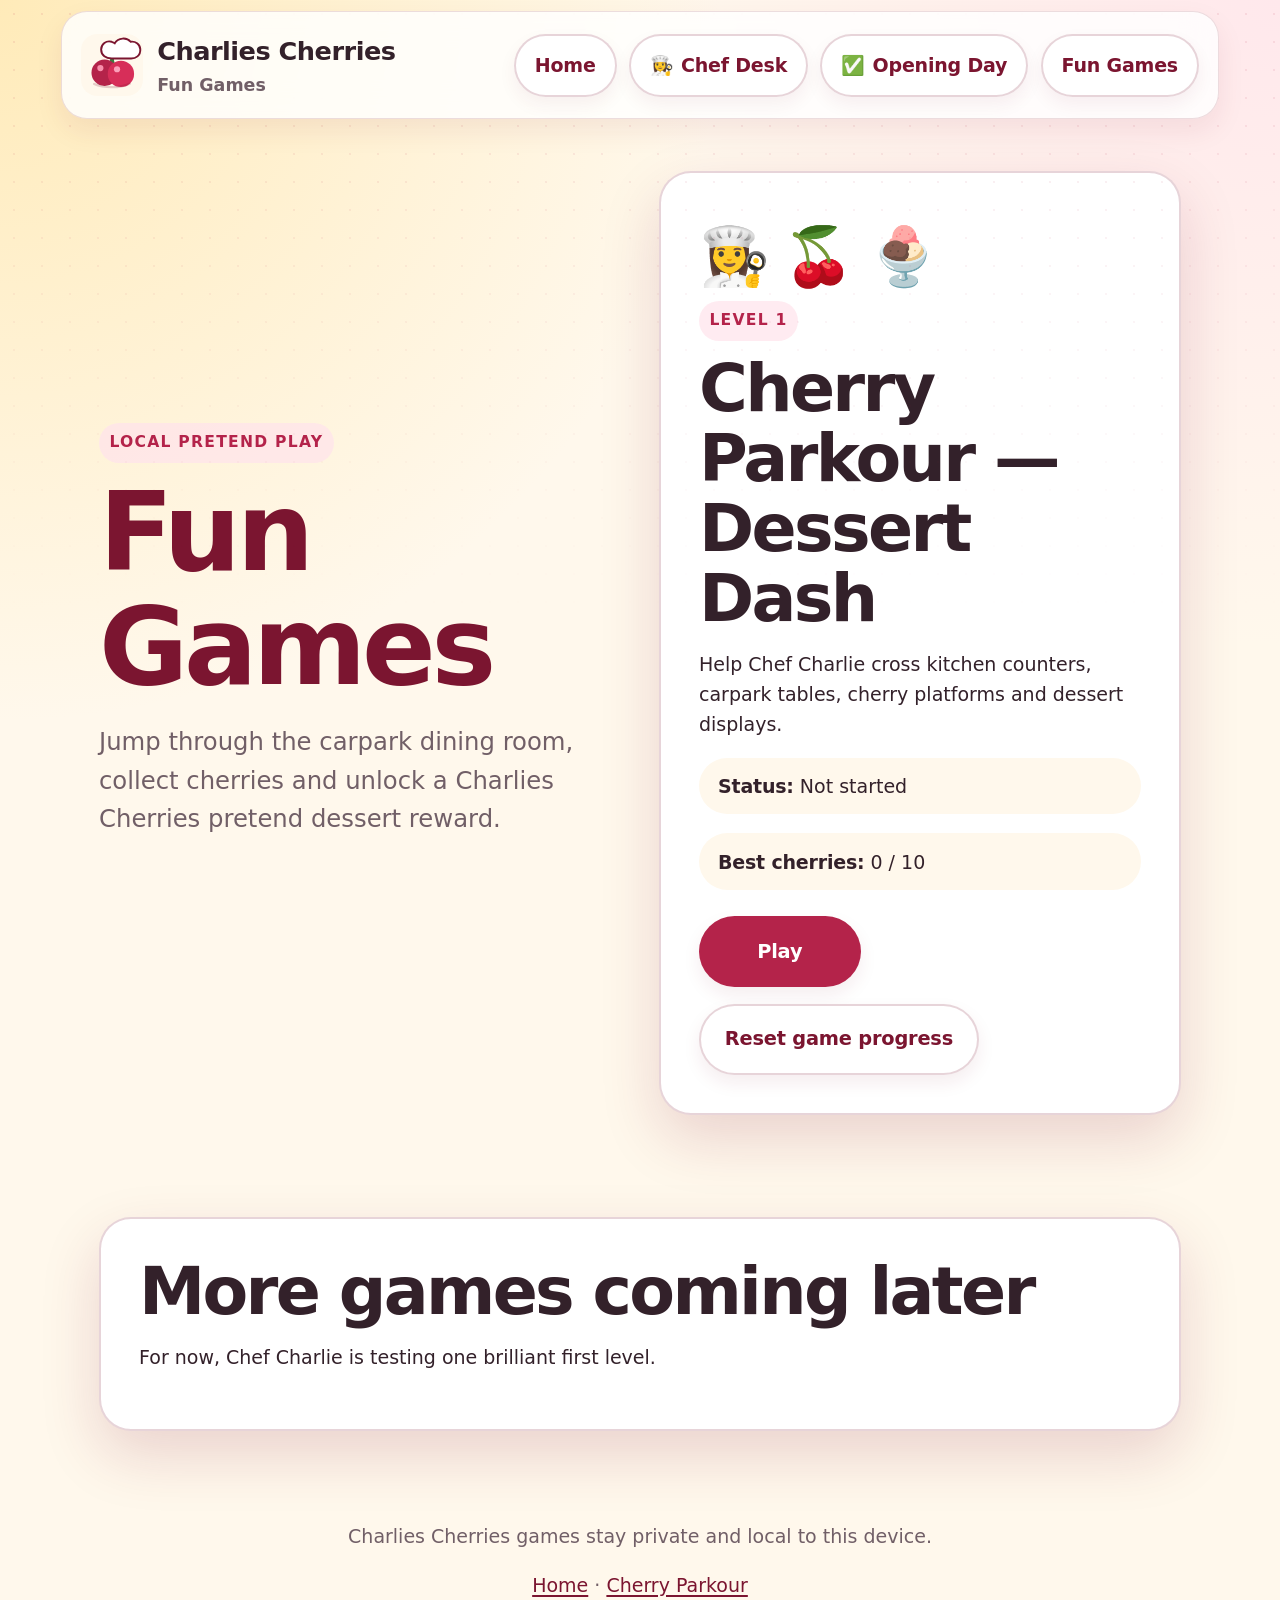
==== fun-games/index.html @ 499514e8 "Add Cherry Parkour fun game" ====
<!doctype html>
<html lang="en-AU">
<head>
  <meta charset="utf-8">
  <meta name="viewport" content="width=device-width, initial-scale=1">
  <meta name="robots" content="noindex,nofollow">
  <meta name="theme-color" content="#b4234a">
  <title>Fun Games | Charlies Cherries</title>
  <meta name="description" content="Play Charlies Cherries fun games and unlock pretend restaurant rewards on this device.">
  <link rel="icon" href="/assets/img/icon-192.png">
  <link rel="apple-touch-icon" href="/assets/img/icon-192.png">
  <link rel="manifest" href="/manifest.webmanifest">
  <link rel="stylesheet" href="/assets/css/styles.css">
  <link rel="stylesheet" href="/assets/css/fun-games.css">
</head>
<body data-page="fun-games">
  <a class="skip-link" href="#main">Skip to content</a>
  <header class="site-header" aria-label="Charlies Cherries header">
    <a class="brand" href="/" aria-label="Charlies Cherries home"><img src="/assets/img/cherry-logo.svg" alt="" width="56" height="56"><span><strong>Charlies Cherries</strong><small>Fun Games</small></span></a>
    <nav aria-label="Main navigation"><a href="/">Home</a><a href="/chef-desk.html">Chef Desk</a><a href="/opening-day.html">Opening Day</a><a href="/fun-games/" aria-current="page">Fun Games</a></nav>
  </header>
  <main id="main">
    <section class="section-shell games-hero" aria-labelledby="games-title">
      <div>
        <p class="eyebrow">Local pretend play</p>
        <h1 id="games-title">Fun Games</h1>
        <p class="hero-subtitle">Jump through the carpark dining room, collect cherries and unlock a Charlies Cherries pretend dessert reward.</p>
      </div>
      <article class="game-card" data-game-hub>
        <div class="game-card__art" aria-hidden="true"><span>👩‍🍳</span><span>🍒</span><span>🍨</span></div>
        <p class="eyebrow">Level 1</p>
        <h2>Cherry Parkour — Dessert Dash</h2>
        <p>Help Chef Charlie cross kitchen counters, carpark tables, cherry platforms and dessert displays.</p>
        <p class="game-status"><strong>Status:</strong> <span data-level-status>Not started</span></p>
        <p class="game-status"><strong>Best cherries:</strong> <span data-best-cherries>0 / 10</span></p>
        <div class="hero-actions"><a class="button button-primary" href="/fun-games/cherry-parkour/">Play</a><button class="button button-secondary" type="button" data-reset-games>Reset game progress</button></div>
      </article>
    </section>
    <section class="section-shell voucher-panel" data-voucher-panel hidden aria-labelledby="voucher-title">
      <div class="voucher" data-voucher>
        <p class="eyebrow">Unlocked reward</p>
        <h2 id="voucher-title">Chef Charlie’s Free Dessert Voucher</h2>
        <p>Congratulations! You completed Cherry Parkour — Dessert Dash.</p>
        <p>This voucher is good for one free pretend dessert at Charlies Cherries.</p>
        <p>Approved by Founder and Head Chef Charlie.</p>
        <p><strong>Completed:</strong> <span data-completion-date>Today</span></p>
        <div class="dessert-bowl" aria-hidden="true">🍨🍒</div>
        <div class="hero-actions"><button class="button button-primary" type="button" data-print-voucher>Print Voucher</button><a class="button button-secondary" href="/fun-games/cherry-parkour/">Play Again</a></div>
      </div>
    </section>
    <section class="section-shell"><article class="coming-soon"><h2>More games coming later</h2><p>For now, Chef Charlie is testing one brilliant first level.</p></article></section>
  </main>
  <footer class="site-footer"><p>Charlies Cherries games stay private and local to this device.</p><p><a href="/">Home</a> · <a href="/fun-games/cherry-parkour/">Cherry Parkour</a></p></footer>
  <script src="/assets/js/fun-games-hub.js" defer></script>
</body>
</html>
---- assets/css/styles.css ----
:root {
  --cherry: #b4234a;
  --cherry-dark: #7b1530;
  --cherry-soft: #ffe4ec;
  --cream: #fff8ec;
  --butter: #ffe5a3;
  --mint: #d8f5df;
  --ink: #33212a;
  --muted: #715f67;
  --card: #ffffff;
  --line: rgba(123, 21, 48, 0.18);
  --shadow: 0 24px 60px rgba(123, 21, 48, 0.16);
  --radius-lg: 32px;
  --radius-md: 22px;
  --radius-sm: 14px;
  --max: 1120px;
}

* { box-sizing: border-box; }

[hidden] { display: none !important; }

html {
  scroll-behavior: smooth;
}

body {
  margin: 0;
  font-family: ui-rounded, "Avenir Next", "Nunito", "Segoe UI", system-ui, sans-serif;
  color: var(--ink);
  background:
    radial-gradient(circle at top left, rgba(255, 229, 163, 0.7), transparent 38rem),
    radial-gradient(circle at top right, rgba(255, 228, 236, 0.8), transparent 34rem),
    var(--cream);
  line-height: 1.5;
}

body::before {
  content: "";
  position: fixed;
  inset: 0;
  pointer-events: none;
  background-image: radial-gradient(rgba(180, 35, 74, 0.13) 1px, transparent 1px);
  background-size: 28px 28px;
  mask-image: linear-gradient(to bottom, rgba(0,0,0,0.75), transparent 70%);
}

a {
  color: var(--cherry-dark);
  text-decoration-thickness: 0.12em;
  text-underline-offset: 0.18em;
}

button, input, select, textarea {
  font: inherit;
}

.skip-link {
  position: absolute;
  left: 1rem;
  top: -4rem;
  z-index: 10;
  padding: 0.75rem 1rem;
  background: var(--ink);
  color: #fff;
  border-radius: 999px;
}

.skip-link:focus { top: 1rem; }

.site-header {
  position: sticky;
  top: 0;
  z-index: 5;
  display: flex;
  align-items: center;
  justify-content: space-between;
  gap: 1.5rem;
  max-width: calc(var(--max) + 2rem);
  margin: 0 auto;
  padding: 1rem;
  backdrop-filter: blur(16px);
}

.brand {
  display: inline-flex;
  align-items: center;
  gap: 0.75rem;
  color: var(--ink);
  text-decoration: none;
}

.brand strong,
.brand small {
  display: block;
}

.brand strong {
  font-size: clamp(1rem, 2vw, 1.25rem);
  letter-spacing: -0.02em;
}

.brand small {
  color: var(--muted);
  font-size: 0.78rem;
}

.site-header nav {
  display: flex;
  flex-wrap: wrap;
  justify-content: flex-end;
  gap: 0.5rem;
}

.site-header nav a {
  padding: 0.55rem 0.8rem;
  border: 1px solid var(--line);
  border-radius: 999px;
  background: rgba(255,255,255,0.7);
  color: var(--cherry-dark);
  font-weight: 800;
  font-size: 0.9rem;
  text-decoration: none;
}

.section-shell {
  max-width: var(--max);
  margin: 0 auto;
  padding: clamp(2rem, 5vw, 4.5rem) 1rem;
}

.hero {
  min-height: 74vh;
  display: grid;
  grid-template-columns: minmax(0, 1.15fr) minmax(300px, 0.85fr);
  align-items: center;
  gap: clamp(2rem, 5vw, 4rem);
}

.eyebrow {
  margin: 0 0 0.8rem;
  color: var(--cherry);
  font-size: 0.82rem;
  font-weight: 900;
  letter-spacing: 0.11em;
  text-transform: uppercase;
}

h1, h2, h3, p { margin-top: 0; }

h1, h2, h3 {
  line-height: 1.05;
  letter-spacing: -0.04em;
}

h1 {
  max-width: 11ch;
  margin-bottom: 1rem;
  font-size: clamp(4rem, 12vw, 8.8rem);
  color: var(--cherry-dark);
}

h2 {
  margin-bottom: 0.8rem;
  font-size: clamp(2.2rem, 6vw, 4.7rem);
}

h3 {
  margin-bottom: 0.6rem;
  font-size: 1.35rem;
}

.hero-subtitle {
  max-width: 34rem;
  font-size: clamp(1.25rem, 3vw, 1.7rem);
  color: var(--muted);
}

.hero-actions,
.screen-actions {
  display: flex;
  flex-wrap: wrap;
  gap: 0.8rem;
  margin-top: 1.4rem;
}

.button {
  display: inline-flex;
  align-items: center;
  justify-content: center;
  min-height: 48px;
  padding: 0.8rem 1.15rem;
  border: 2px solid transparent;
  border-radius: 999px;
  cursor: pointer;
  font-weight: 900;
  text-decoration: none;
  transition: transform 150ms ease, box-shadow 150ms ease;
}

.button:hover,
.button:focus-visible {
  transform: translateY(-2px);
}

.button-primary {
  background: var(--cherry);
  color: #fff;
  box-shadow: 0 10px 24px rgba(180, 35, 74, 0.25);
}

.button-secondary {
  background: #fff;
  border-color: var(--line);
  color: var(--cherry-dark);
}

.button-small {
  min-height: 40px;
  padding: 0.6rem 0.9rem;
  background: var(--butter);
  color: var(--ink);
}

.hero-badges {
  display: flex;
  flex-wrap: wrap;
  gap: 0.6rem;
  list-style: none;
  padding: 0;
  margin: 1.6rem 0 0;
}

.hero-badges li,
.menu-stamp {
  display: inline-flex;
  align-items: center;
  min-height: 2rem;
  padding: 0.35rem 0.7rem;
  border: 1px solid var(--line);
  border-radius: 999px;
  background: rgba(255,255,255,0.78);
  color: var(--cherry-dark);
  font-weight: 900;
  font-size: 0.82rem;
}

.hero-card {
  position: relative;
}

.special-board {
  position: relative;
  padding: clamp(1.5rem, 5vw, 2.5rem);
  border: 3px solid rgba(123, 21, 48, 0.2);
  border-radius: var(--radius-lg);
  background:
    linear-gradient(145deg, rgba(255, 255, 255, 0.94), rgba(255, 228, 236, 0.88)),
    #fff;
  box-shadow: var(--shadow);
  transform: rotate(1.5deg);
}

.special-board__pin {
  position: absolute;
  top: -16px;
  left: 50%;
  width: 32px;
  height: 32px;
  border-radius: 50%;
  background: var(--cherry);
  box-shadow: inset 0 -4px 0 rgba(0,0,0,0.12), 0 6px 14px rgba(0,0,0,0.16);
}

.special-board h2 {
  font-size: clamp(2rem, 5vw, 3.6rem);
}

.chef-note {
  margin: 1rem 0 0;
  padding: 1rem;
  border-radius: var(--radius-sm);
  background: rgba(255, 229, 163, 0.55);
  color: var(--cherry-dark);
  font-weight: 800;
}

.section-heading {
  max-width: 48rem;
  margin-bottom: 1.6rem;
}

.section-heading p:not(.eyebrow) {
  color: var(--muted);
  font-size: 1.12rem;
}

.menu-grid,
.review-grid {
  display: grid;
  grid-template-columns: repeat(3, minmax(0, 1fr));
  gap: 1rem;
}

.menu-card,
.print-card,
.map-card,
.launch-pack-card,
.rules-list li,
.boss-panel,
.boss-preview,
.booking-form,
.confirmation,
.review-grid blockquote,
.chef-card,
.certificate-preview {
  border: 1px solid var(--line);
  border-radius: var(--radius-md);
  background: rgba(255,255,255,0.86);
  box-shadow: 0 16px 34px rgba(123, 21, 48, 0.08);
}

.menu-card {
  position: relative;
  min-height: 230px;
  padding: 1.25rem;
  overflow: hidden;
}

.menu-card::after {
  content: "";
  position: absolute;
  right: -34px;
  bottom: -34px;
  width: 108px;
  height: 108px;
  border-radius: 50%;
  background: rgba(255, 228, 236, 0.8);
}

.menu-card-featured {
  background: linear-gradient(145deg, #fff, #ffe4ec);
  border-color: rgba(180, 35, 74, 0.32);
}

.menu-icon {
  display: block;
  margin-bottom: 1rem;
  font-size: 2.7rem;
}

.menu-card p {
  color: var(--muted);
}

.menu-stamp {
  position: absolute;
  z-index: 1;
  bottom: 1.1rem;
  left: 1.1rem;
  background: #fff;
}

.print-card {
  display: flex;
  align-items: center;
  justify-content: space-between;
  gap: 1rem;
  margin-top: 1rem;
  padding: 1.3rem;
  background: linear-gradient(120deg, rgba(216,245,223,0.75), rgba(255,255,255,0.86));
}

.print-card p { margin-bottom: 0; color: var(--muted); }

.map-card {
  padding: clamp(1rem, 4vw, 2rem);
  background: #fff;
}

.map-title {
  margin-bottom: 1rem;
  color: var(--cherry-dark);
  font-weight: 900;
  text-align: center;
}

.map-grid {
  display: grid;
  grid-template-columns: repeat(4, minmax(0, 1fr));
  grid-auto-rows: minmax(110px, auto);
  gap: 0.75rem;
}

.map-zone {
  display: flex;
  align-items: center;
  justify-content: center;
  min-height: 110px;
  padding: 1rem;
  border: 2px dashed rgba(123, 21, 48, 0.25);
  border-radius: var(--radius-md);
  background: var(--cream);
  color: var(--cherry-dark);
  font-weight: 900;
  text-align: center;
}

.map-zone.vip { grid-column: span 2; background: var(--cherry-soft); }
.map-zone.ribs { grid-column: span 2; background: var(--butter); }
.map-zone.kitchen { grid-column: span 2; background: var(--mint); }
.map-zone.dessert { background: #f0e9ff; }
.map-zone.manager { background: #fff1c9; }


.launch-pack {
  padding-top: 0;
}

.launch-pack-card {
  display: grid;
  grid-template-columns: minmax(0, 1fr) auto;
  align-items: center;
  gap: 1rem;
  padding: clamp(1.2rem, 4vw, 1.8rem);
  background: linear-gradient(120deg, rgba(255, 229, 163, 0.72), rgba(255,255,255,0.9));
}

.launch-pack-card p:not(.eyebrow) {
  max-width: 46rem;
  margin-bottom: 0;
  color: var(--muted);
  font-size: 1.08rem;
}

.launch-pack-actions {
  display: flex;
  flex-wrap: wrap;
  justify-content: flex-end;
  gap: 0.7rem;
}

.rules-list {
  display: grid;
  grid-template-columns: repeat(4, minmax(0, 1fr));
  gap: 1rem;
  padding: 0;
  list-style: none;
  counter-reset: rules;
}

.rules-list li {
  position: relative;
  min-height: 150px;
  padding: 3.2rem 1rem 1rem;
  color: var(--cherry-dark);
  font-size: 1.1rem;
  font-weight: 900;
  overflow: hidden;
}

.rules-list li::before {
  counter-increment: rules;
  content: counter(rules);
  position: absolute;
  top: 0.85rem;
  left: 0.85rem;
  display: grid;
  place-items: center;
  width: 2rem;
  height: 2rem;
  border-radius: 999px;
  background: var(--cherry);
  color: #fff;
  font-size: 1rem;
}

.menu-card[tabindex] {
  cursor: pointer;
}

.menu-card:focus-visible {
  outline: 4px solid rgba(180, 35, 74, 0.24);
  outline-offset: 4px;
}

.boss-mode {
  display: grid;
  gap: 1.5rem;
}

.boss-hero h1 {
  max-width: none;
}

.boss-panel {
  display: grid;
  grid-template-columns: minmax(0, 0.76fr) minmax(320px, 1fr) minmax(260px, 0.7fr);
  gap: 1.25rem;
  align-items: start;
  padding: clamp(1.2rem, 4vw, 1.8rem);
  background: rgba(255,255,255,0.88);
}

.boss-panel h2 {
  font-size: clamp(2rem, 5vw, 3.2rem);
}

.boss-panel p {
  color: var(--muted);
}

.boss-form {
  display: grid;
  gap: 1rem;
}

.boss-form label {
  display: grid;
  gap: 0.4rem;
  color: var(--cherry-dark);
  font-weight: 900;
}

.boss-form input {
  width: 100%;
  border: 2px solid rgba(123, 21, 48, 0.16);
  border-radius: var(--radius-sm);
  padding: 0.85rem;
  background: #fff;
  color: var(--ink);
}

.boss-form input:focus {
  outline: 3px solid rgba(180, 35, 74, 0.18);
  border-color: var(--cherry);
}

.boss-actions {
  display: flex;
  flex-wrap: wrap;
  gap: 0.75rem;
}

.boss-preview {
  padding: 1.15rem;
  background: var(--cherry-soft);
}

.boss-preview h3 {
  color: var(--cherry-dark);
  font-size: 1.8rem;
}

.boss-preview p:last-child {
  margin-bottom: 0;
}

.bookings {
  display: grid;
  grid-template-columns: minmax(0, 0.78fr) minmax(300px, 1fr);
  gap: 1.5rem;
  align-items: start;
}

.bookings .section-heading { margin-bottom: 0; }

.booking-form {
  display: grid;
  gap: 1rem;
  padding: 1.25rem;
}

.booking-form label {
  display: grid;
  gap: 0.4rem;
  color: var(--cherry-dark);
  font-weight: 900;
}

.booking-form input,
.booking-form select,
.booking-form textarea {
  width: 100%;
  border: 2px solid rgba(123, 21, 48, 0.16);
  border-radius: var(--radius-sm);
  padding: 0.85rem;
  background: #fff;
  color: var(--ink);
}

.booking-form input:focus,
.booking-form select:focus,
.booking-form textarea:focus {
  outline: 3px solid rgba(180, 35, 74, 0.18);
  border-color: var(--cherry);
}

.confirmation {
  grid-column: 2;
  padding: 1.25rem;
  background: var(--mint);
  font-weight: 800;
}

.review-grid {
  grid-template-columns: repeat(4, minmax(0, 1fr));
}

.review-grid blockquote {
  margin: 0;
  padding: 1.15rem;
}

.review-grid p {
  margin-bottom: 1rem;
  color: var(--cherry-dark);
  font-size: 1.15rem;
  font-weight: 900;
}

.review-grid cite {
  color: var(--muted);
  font-style: normal;
  font-weight: 800;
}

.chef-card {
  display: grid;
  grid-template-columns: minmax(0, 1fr) minmax(280px, 0.46fr);
  gap: 1.5rem;
  padding: clamp(1.25rem, 4vw, 2rem);
  background: linear-gradient(145deg, rgba(255,255,255,0.92), rgba(255,228,236,0.82));
}

.chef-card p { color: var(--muted); font-size: 1.12rem; }

.chef-facts {
  display: grid;
  grid-template-columns: repeat(2, minmax(0, 1fr));
  gap: 0.8rem;
  margin: 1.3rem 0 0;
}

.chef-facts div {
  padding: 1rem;
  border-radius: var(--radius-sm);
  background: #fff;
}

.chef-facts dt {
  color: var(--muted);
  font-size: 0.82rem;
  font-weight: 900;
  text-transform: uppercase;
  letter-spacing: 0.08em;
}

.chef-facts dd {
  margin: 0.25rem 0 0;
  color: var(--cherry-dark);
  font-weight: 900;
}

.certificate-preview {
  display: flex;
  flex-direction: column;
  justify-content: center;
  padding: 1.25rem;
  background: #fff;
  text-align: center;
}

.certificate-preview__title {
  color: var(--cherry-dark) !important;
  font-size: 1.4rem !important;
  font-weight: 900;
}

.site-footer {
  max-width: var(--max);
  margin: 0 auto;
  padding: 2rem 1rem 3rem;
  color: var(--muted);
  text-align: center;
}

.confetti-piece {
  position: fixed;
  top: -1rem;
  width: 0.75rem;
  height: 0.75rem;
  border-radius: 0.25rem;
  background: var(--cherry);
  pointer-events: none;
  animation: fall 1100ms ease-in forwards;
}

@keyframes fall {
  to {
    transform: translateY(110vh) rotate(540deg);
    opacity: 0;
  }
}

/* Printable pages */
.print-page {
  display: grid;
  min-height: 100vh;
  place-items: center;
  padding: 1rem;
}

.print-sheet,
.certificate-sheet {
  width: min(100%, 840px);
  margin: auto;
}

.print-sheet,
.certificate-border {
  padding: clamp(1.5rem, 4vw, 3rem);
  border: 2px solid var(--line);
  border-radius: var(--radius-lg);
  background: rgba(255,255,255,0.92);
  box-shadow: var(--shadow);
  text-align: center;
}

.print-logo {
  display: block;
  margin: 0 auto 0.6rem;
}

.print-sheet h1,
.certificate-sheet h1 {
  max-width: none;
  margin: 0;
  font-size: clamp(3rem, 10vw, 6rem);
}

.print-subtitle {
  color: var(--muted);
  font-size: 1.3rem;
  font-weight: 800;
}

.print-menu-section {
  margin-top: 1.5rem;
  text-align: left;
}

.print-menu-section h2 {
  padding-bottom: 0.45rem;
  border-bottom: 2px dashed var(--line);
  color: var(--cherry-dark);
  font-size: 1.8rem;
}

.print-menu-section ul {
  display: grid;
  gap: 0.8rem;
  list-style: none;
  padding: 0;
}

.print-menu-section li {
  display: flex;
  justify-content: space-between;
  gap: 1rem;
  padding: 0.8rem;
  border-radius: var(--radius-sm);
  background: var(--cream);
}

.print-menu-section span {
  color: var(--muted);
  text-align: right;
}

.print-note {
  margin-top: 1.5rem;
  padding: 1rem;
  border-radius: var(--radius-sm);
  background: var(--cherry-soft);
  color: var(--cherry-dark);
  font-weight: 800;
}

.certificate-border {
  position: relative;
  border: 10px double rgba(180, 35, 74, 0.38);
}

.certificate-intro {
  margin-top: 1.5rem;
  color: var(--muted);
  font-size: 1.2rem;
  font-weight: 800;
}

.certificate-name {
  margin: 0.2rem 0;
  color: var(--cherry);
  font-size: clamp(4rem, 12vw, 7rem);
  font-weight: 900;
  line-height: 1;
}

.certificate-copy {
  max-width: 42rem;
  margin: 1rem auto;
  color: var(--ink);
  font-size: 1.2rem;
}

.certificate-signatures {
  display: grid;
  grid-template-columns: repeat(2, minmax(0, 1fr));
  gap: 2rem;
  max-width: 38rem;
  margin: 2.5rem auto 1rem;
}

.certificate-signatures span {
  display: block;
  height: 2px;
  background: var(--line);
}

.certificate-signatures p {
  margin-top: 0.45rem;
  color: var(--muted);
  font-weight: 900;
}

.certificate-seal {
  margin: 1rem 0 0;
  color: var(--cherry);
  font-size: 2rem;
  letter-spacing: 0.2rem;
}

@media (max-width: 860px) {
  .site-header {
    position: relative;
    align-items: flex-start;
    flex-direction: column;
  }

  .site-header nav { justify-content: flex-start; }

  .hero,
  .bookings,
  .chef-card,
  .launch-pack-card,
  .boss-panel {
    grid-template-columns: 1fr;
  }

  .launch-pack-actions { justify-content: flex-start; }

  .confirmation { grid-column: auto; }

  .menu-grid,
  .review-grid,
  .rules-list {
    grid-template-columns: repeat(2, minmax(0, 1fr));
  }

  .map-grid {
    grid-template-columns: 1fr 1fr;
  }

  .map-zone.vip,
  .map-zone.ribs,
  .map-zone.kitchen {
    grid-column: span 1;
  }
}

@media (max-width: 560px) {
  .site-header nav a { font-size: 0.82rem; }
  .menu-grid,
  .review-grid,
  .rules-list,
  .chef-facts,
  .certificate-signatures {
    grid-template-columns: 1fr;
  }
  .print-card,
  .print-menu-section li {
    align-items: flex-start;
    flex-direction: column;
  }
  .print-menu-section span { text-align: left; }
}

@media (prefers-reduced-motion: reduce) {
  *, *::before, *::after {
    animation-duration: 0.001ms !important;
    animation-iteration-count: 1 !important;
    scroll-behavior: auto !important;
    transition-duration: 0.001ms !important;
  }
}

@media print {
  body {
    background: #fff !important;
  }

  body::before,
  .site-header,
  .site-footer,
  .screen-actions {
    display: none !important;
  }

  .print-page {
    display: block;
    min-height: auto;
    padding: 0;
  }

  .print-sheet,
  .certificate-sheet,
  .certificate-border {
    width: 100%;
    box-shadow: none;
  }

  .print-sheet,
  .certificate-border {
    border-color: #7b1530;
  }
}


.launch-card-border h1 {
  font-size: clamp(2.8rem, 9vw, 5.4rem);
}

.qr-frame {
  margin: 1.6rem auto;
  text-align: center;
}

.qr-code,
.qr-placeholder {
  display: grid;
  place-items: center;
  width: min(72vw, 280px);
  aspect-ratio: 1;
  margin: 0 auto;
  border: 10px solid #fff;
  border-radius: 28px;
  background: #fff;
  box-shadow: 0 14px 34px rgba(123, 21, 48, 0.16);
}

.qr-code {
  height: auto;
}

.qr-placeholder {
  border: 4px dashed rgba(123, 21, 48, 0.35);
  background: repeating-linear-gradient(45deg, rgba(180,35,74,0.08), rgba(180,35,74,0.08) 10px, rgba(255,255,255,0.7) 10px, rgba(255,255,255,0.7) 20px);
  color: var(--cherry-dark);
  font-weight: 900;
}

.qr-frame figcaption {
  margin-top: 0.75rem;
  color: var(--muted);
  font-weight: 900;
}

/* v1.2: Chef Charlie's Restaurant HQ */
.hq-pack {
  padding-top: 1rem;
}

.hq-grid {
  display: grid;
  grid-template-columns: repeat(3, minmax(0, 1fr));
  gap: 1rem;
}

.hq-card {
  display: block;
  min-height: 100%;
  padding: clamp(1.2rem, 3vw, 1.7rem);
  border: 2px solid var(--line);
  border-radius: var(--radius-md);
  background: rgba(255,255,255,0.82);
  color: var(--ink);
  text-decoration: none;
  box-shadow: 0 16px 32px rgba(123, 21, 48, 0.08);
}

.hq-card:hover,
.hq-card:focus-visible {
  transform: translateY(-3px) rotate(-0.6deg);
  box-shadow: var(--shadow);
}

.hq-card > span {
  display: inline-grid;
  place-items: center;
  width: 3.4rem;
  height: 3.4rem;
  margin-bottom: 0.9rem;
  border-radius: 999px;
  background: var(--cherry-soft);
  font-size: 1.7rem;
}

.chef-desk,
.opening-day {
  display: grid;
  gap: 1.4rem;
}

.desk-hero {
  padding: clamp(2rem, 5vw, 3rem);
  border: 3px solid var(--line);
  border-radius: var(--radius-lg);
  background:
    linear-gradient(135deg, rgba(255, 255, 255, 0.92), rgba(255, 229, 163, 0.5)),
    #fff;
  box-shadow: var(--shadow);
}

.desk-hero h1 {
  max-width: 9ch;
  margin-bottom: 0.6rem;
}

.boss-panel {
  display: grid;
  grid-template-columns: minmax(0, 0.8fr) minmax(280px, 1fr);
  gap: clamp(1rem, 3vw, 2rem);
  align-items: start;
  padding: clamp(1.2rem, 4vw, 2rem);
  border: 2px solid var(--line);
  border-radius: var(--radius-lg);
  background: rgba(255,255,255,0.86);
  box-shadow: 0 18px 40px rgba(123, 21, 48, 0.08);
}

.boss-panel > .sticker-book,
.boss-panel > .hq-grid,
.boss-panel > .opening-checklist,
.boss-panel > .boss-preview,
.boss-panel > .invention-card,
.boss-panel > .opening-progress,
.boss-panel > .boss-actions {
  grid-column: 2;
}

.boss-form,
.opening-checklist {
  display: grid;
  gap: 0.9rem;
}

.boss-form label,
.opening-checklist label {
  display: grid;
  gap: 0.45rem;
  padding: 0.9rem;
  border: 1px solid var(--line);
  border-radius: var(--radius-sm);
  background: rgba(255, 248, 236, 0.8);
  color: var(--cherry-dark);
  font-weight: 900;
}

.boss-form input,
.boss-form select,
.boss-form textarea,
.booking-form input,
.booking-form select,
.booking-form textarea {
  width: 100%;
  border: 2px solid rgba(123, 21, 48, 0.18);
  border-radius: 14px;
  padding: 0.78rem 0.85rem;
  background: #fff;
  color: var(--ink);
  font-weight: 700;
}

.boss-form input:focus,
.boss-form select:focus,
.boss-form textarea:focus,
.booking-form input:focus,
.booking-form select:focus,
.booking-form textarea:focus {
  outline: 3px solid rgba(255, 229, 163, 0.9);
  border-color: var(--cherry);
}

.boss-actions {
  display: flex;
  flex-wrap: wrap;
  gap: 0.75rem;
  margin-top: 0.4rem;
}

.boss-preview,
.opening-progress,
.invention-card,
.order-ticket {
  padding: clamp(1.1rem, 3vw, 1.6rem);
  border: 2px dashed rgba(180, 35, 74, 0.34);
  border-radius: var(--radius-md);
  background:
    linear-gradient(160deg, rgba(255,255,255,0.94), rgba(255,228,236,0.7)),
    #fff;
}

.boss-preview h3,
.invention-card h3,
.order-ticket h3 {
  color: var(--cherry-dark);
}

.invention-card {
  margin-top: 1.4rem;
}

.invention-card--desk {
  margin-top: 0;
}

.invention-card__body {
  display: grid;
  grid-template-columns: auto minmax(0, 1fr);
  gap: 1rem;
  align-items: center;
}

.invention-card__emoji {
  display: inline-grid;
  place-items: center;
  width: clamp(4rem, 12vw, 5.5rem);
  height: clamp(4rem, 12vw, 5.5rem);
  border-radius: 999px;
  background: var(--butter);
  font-size: clamp(2rem, 7vw, 3rem);
  box-shadow: inset 0 0 0 4px rgba(255,255,255,0.7);
}

.order-ticket {
  margin-top: 1rem;
  max-width: 36rem;
  background: #fff;
}

.order-ticket dl,
.chef-facts {
  display: grid;
  gap: 0.6rem;
}

.order-ticket dl div,
.chef-facts div {
  display: grid;
  grid-template-columns: minmax(9rem, 0.45fr) minmax(0, 1fr);
  gap: 0.7rem;
  padding-bottom: 0.6rem;
  border-bottom: 1px solid var(--line);
}

.order-ticket dt,
.chef-facts dt {
  color: var(--muted);
  font-weight: 900;
}

.order-ticket dd,
.chef-facts dd {
  margin: 0;
  font-weight: 900;
}

.ticket-approved {
  margin: 1rem 0;
  color: var(--cherry-dark);
  font-weight: 1000;
}

.sticker-book {
  display: grid;
  grid-template-columns: repeat(3, minmax(0, 1fr));
  gap: 0.8rem;
}

.sticker {
  display: grid;
  gap: 0.25rem;
  min-height: 9rem;
  place-items: center;
  padding: 1rem;
  border: 2px solid var(--line);
  border-radius: var(--radius-md);
  text-align: center;
  background: rgba(255,255,255,0.88);
}

.sticker span {
  display: inline-grid;
  place-items: center;
  width: 3.2rem;
  height: 3.2rem;
  border-radius: 999px;
  background: var(--cherry-soft);
  font-size: 1.7rem;
}

.sticker strong {
  color: var(--ink);
  line-height: 1.1;
}

.sticker small {
  color: var(--muted);
  font-weight: 900;
}

.sticker.is-locked {
  opacity: 0.58;
}

.sticker.is-unlocked {
  border-color: rgba(180, 35, 74, 0.34);
  background: linear-gradient(145deg, #fff, rgba(255, 229, 163, 0.5));
}

.opening-checklist label {
  grid-template-columns: auto minmax(0, 1fr);
  align-items: center;
  cursor: pointer;
  font-size: 1.05rem;
}

.opening-checklist input[type="checkbox"] {
  width: 1.5rem;
  height: 1.5rem;
  accent-color: var(--cherry);
}

.opening-progress {
  color: var(--cherry-dark);
  font-size: 1.2rem;
  font-weight: 1000;
}

.ticket-printing .site-header,
.ticket-printing .section-heading,
.ticket-printing .booking-form,
.ticket-printing .confirmation,
.ticket-printing .site-footer,
.ticket-printing .hero,
.ticket-printing .hq-pack,
.ticket-printing .launch-pack,
.ticket-printing .rules,
.ticket-printing .reviews,
.ticket-printing .chef,
.ticket-printing .dining-room,
.ticket-printing .print-card,
.ticket-printing .menu-grid,
.ticket-printing .invention-card:not(.order-ticket) {
  display: none !important;
}

.ticket-printing .order-ticket {
  display: block !important;
  margin: 2rem auto;
}

@media (max-width: 860px) {
  .hq-grid,
  .boss-panel,
  .sticker-book {
    grid-template-columns: 1fr;
  }

  .boss-panel > .sticker-book,
  .boss-panel > .hq-grid,
  .boss-panel > .opening-checklist,
  .boss-panel > .boss-preview,
  .boss-panel > .invention-card,
  .boss-panel > .opening-progress,
  .boss-panel > .boss-actions {
    grid-column: auto;
  }
}

@media print {
  .ticket-printing body,
  body.ticket-printing {
    background: #fff !important;
  }

  body.ticket-printing::before {
    display: none;
  }

  body.ticket-printing .order-ticket {
    max-width: none;
    border: 2px solid #000;
    color: #000;
    box-shadow: none;
  }

  body.ticket-printing .order-ticket .button {
    display: none;
  }
}


/* v1.3 Charlie-led expansion */
.hours-pill {
  display: inline-flex;
  gap: 0.35rem;
  align-items: center;
  flex-wrap: wrap;
  margin: 0.4rem 0 0;
  padding: 0.55rem 0.85rem;
  border-radius: 999px;
  background: rgba(255, 229, 163, 0.5);
  border: 1px solid var(--line);
  color: var(--cherry-dark);
  font-size: 0.95rem;
}

.party-package {
  text-align: center;
  border: 2px dashed rgba(180, 35, 74, 0.28);
  background: linear-gradient(135deg, rgba(255, 229, 163, 0.45), rgba(255, 228, 236, 0.72));
  border-radius: var(--radius-lg);
}

.boss-form--wide {
  grid-template-columns: repeat(2, minmax(0, 1fr));
}

.boss-form .wide-field {
  grid-column: 1 / -1;
}

.sticker-actions {
  display: flex;
  flex-wrap: wrap;
  gap: 0.75rem;
  margin-bottom: 1rem;
}

.badge-sheet {
  max-width: 980px;
}

.badge-grid {
  display: grid;
  grid-template-columns: repeat(2, minmax(0, 1fr));
  gap: 1rem;
  margin: 2rem 0;
}

.staff-badge {
  min-height: 230px;
  display: grid;
  place-items: center;
  text-align: center;
  padding: 1.4rem;
  border: 3px solid var(--cherry);
  border-radius: 28px;
  background: #fffdf8;
  box-shadow: 0 16px 32px rgba(123, 21, 48, 0.12);
}

.staff-badge h2 {
  margin: 0.2rem 0;
  font-size: clamp(2rem, 8vw, 3.6rem);
  color: var(--cherry-dark);
}

.staff-badge p {
  margin: 0;
}

.staff-badge span {
  font-size: 2.6rem;
  line-height: 1;
}

.badge-role {
  display: inline-flex;
  padding: 0.35rem 0.75rem;
  border-radius: 999px;
  background: var(--butter);
  color: var(--cherry-dark);
  font-weight: 800;
  text-transform: uppercase;
  letter-spacing: 0.08em;
  font-size: 0.78rem;
}

.staff-badge--blank {
  border-style: dashed;
}

@media (max-width: 760px) {
  .boss-form--wide,
  .badge-grid {
    grid-template-columns: 1fr;
  }
}

@media print {
  .staff-badges-page .site-header,
  .staff-badges-page .site-footer,
  .staff-badges-page .screen-actions {
    display: none !important;
  }

  .staff-badges-page {
    background: #fff !important;
  }

  .badge-sheet {
    box-shadow: none !important;
    max-width: none !important;
    padding: 0 !important;
  }

  .badge-grid {
    grid-template-columns: repeat(2, 1fr) !important;
    gap: 0.5cm !important;
  }

  .staff-badge {
    break-inside: avoid;
    min-height: 7.2cm;
    box-shadow: none !important;
  }
}

/* v1.3.1 iPad-first guided UX polish
   Goal: bigger touch targets, clearer pathing, stronger reading rhythm,
   and more obvious interactive areas for an 8-year-old using an iPad. */
@media screen {
  :root {
    --touch-target: 58px;
    --reading-width: 44rem;
    --guide-ring: 0 0 0 5px rgba(255, 229, 163, 0.85);
    --soft-card-shadow: 0 14px 30px rgba(123, 21, 48, 0.10);
  }

  html {
    font-size: clamp(17px, 1.55vw, 19px);
    -webkit-text-size-adjust: 100%;
  }

  body {
    font-family: ui-rounded, "SF Pro Rounded", "Avenir Next Rounded", "Avenir Next", "Nunito", "Segoe UI", system-ui, sans-serif;
    line-height: 1.58;
  }

  p,
  li,
  label,
  input,
  select,
  textarea {
    font-size: 1rem;
  }

  strong,
  .button,
  .menu-stamp,
  .hero-badges li,
  .site-header nav a {
    letter-spacing: -0.01em;
  }

  a:focus-visible,
  button:focus-visible,
  input:focus-visible,
  select:focus-visible,
  textarea:focus-visible,
  .menu-card:focus-visible,
  .hq-card:focus-visible {
    outline: 4px solid rgba(180, 35, 74, 0.34);
    outline-offset: 5px;
    box-shadow: var(--guide-ring), var(--soft-card-shadow);
  }

  .site-header {
    max-width: min(calc(var(--max) + 2rem), calc(100% - 1.25rem));
    margin-top: 0.6rem;
    border: 1px solid rgba(123, 21, 48, 0.14);
    border-radius: 26px;
    background: rgba(255, 255, 255, 0.82);
    box-shadow: 0 12px 28px rgba(123, 21, 48, 0.08);
  }

  .brand {
    min-height: var(--touch-target);
  }

  .brand img {
    width: 62px;
    height: 62px;
  }

  .brand strong {
    font-size: clamp(1.18rem, 2vw, 1.45rem);
  }

  .brand small {
    font-size: 0.92rem;
    font-weight: 800;
  }

  .site-header nav {
    gap: 0.65rem;
  }

  .site-header nav a {
    display: inline-flex;
    align-items: center;
    gap: 0.38rem;
    min-height: var(--touch-target);
    padding: 0.78rem 1rem;
    border-width: 2px;
    background: rgba(255, 255, 255, 0.92);
    font-size: 1rem;
    box-shadow: 0 8px 18px rgba(123, 21, 48, 0.06);
  }

  .site-header nav a[href="#menu"]::before,
  .site-header nav a[href="/menu.html"]::before { content: "🍽️"; }

  .site-header nav a[href="#dining-room"]::before { content: "🗺️"; }

  .site-header nav a[href="#bookings"]::before { content: "🧾"; }

  .site-header nav a[href="/chef-desk.html"]::before { content: "👩‍🍳"; }

  .site-header nav a[href="/opening-day.html"]::before { content: "✅"; }

  .site-header nav a[href="/staff-badges.html"]::before { content: "🏷️"; }

  .section-shell {
    padding-block: clamp(2rem, 4vw, 3.8rem);
  }

  .section-heading {
    max-width: var(--reading-width);
    margin-bottom: 1.35rem;
  }

  .section-heading p:not(.eyebrow),
  .hero-subtitle,
  .chef-card p,
  .launch-pack-card p:not(.eyebrow) {
    font-size: clamp(1.08rem, 2vw, 1.28rem);
  }

  .eyebrow {
    display: inline-flex;
    align-items: center;
    min-height: 2.1rem;
    margin-bottom: 0.7rem;
    padding: 0.2rem 0.55rem;
    border-radius: 999px;
    background: rgba(255, 228, 236, 0.72);
    letter-spacing: 0.08em;
  }

  h1 {
    max-width: 12ch;
    font-size: clamp(3.35rem, 8.5vw, 6.75rem);
  }

  h2 {
    font-size: clamp(2.15rem, 5.2vw, 4rem);
  }

  h3 {
    font-size: clamp(1.35rem, 2.4vw, 1.7rem);
  }

  .hero {
    min-height: auto;
    padding-top: clamp(2rem, 4vw, 3.5rem);
  }

  .hero-actions,
  .screen-actions,
  .launch-pack-actions,
  .boss-actions,
  .sticker-actions {
    gap: 0.9rem;
  }

  .button {
    min-height: var(--touch-target);
    min-width: 8.5rem;
    padding: 0.95rem 1.25rem;
    font-size: 1.02rem;
    box-shadow: 0 8px 18px rgba(123, 21, 48, 0.08);
  }

  .button-small {
    min-height: 52px;
  }

  .hero-badges li,
  .menu-stamp {
    min-height: 2.45rem;
    padding: 0.45rem 0.78rem;
    font-size: 0.92rem;
  }

  .special-board,
  .menu-card,
  .print-card,
  .map-card,
  .launch-pack-card,
  .rules-list li,
  .boss-panel,
  .boss-preview,
  .booking-form,
  .confirmation,
  .review-grid blockquote,
  .chef-card,
  .certificate-preview,
  .hq-card,
  .sticker,
  .invention-card,
  .order-ticket,
  .opening-progress {
    border-width: 2px;
    box-shadow: var(--soft-card-shadow);
  }

  .special-board {
    transform: rotate(0.7deg);
  }

  .special-board h2 {
    font-size: clamp(2rem, 5vw, 3.2rem);
  }

  .chef-note {
    font-size: 1.05rem;
  }

  .hq-pack .section-heading {
    position: relative;
  }

  .hq-pack .section-heading::after {
    content: "Start here, then choose what to do next.";
    display: inline-flex;
    margin-top: 0.75rem;
    padding: 0.55rem 0.8rem;
    border: 2px dashed rgba(180, 35, 74, 0.28);
    border-radius: 999px;
    background: rgba(255, 229, 163, 0.58);
    color: var(--cherry-dark);
    font-weight: 1000;
  }

  .hq-pack .hq-grid {
    counter-reset: restaurant-step;
  }

  .hq-pack .hq-card {
    position: relative;
    padding-top: 4.3rem;
  }

  .hq-pack .hq-card::before {
    counter-increment: restaurant-step;
    content: "Step " counter(restaurant-step);
    position: absolute;
    top: 1rem;
    right: 1rem;
    display: inline-grid;
    min-width: 4.7rem;
    min-height: 2.1rem;
    place-items: center;
    padding-inline: 0.65rem;
    border-radius: 999px;
    background: var(--cherry);
    color: #fff;
    font-size: 0.86rem;
    font-weight: 1000;
    letter-spacing: 0.02em;
  }

  .hq-card > span {
    width: 4rem;
    height: 4rem;
    font-size: 2rem;
  }

  .hq-card h3 {
    margin-bottom: 0.35rem;
  }

  .hq-card p {
    margin-bottom: 0;
    color: var(--muted);
    font-weight: 750;
  }

  .menu-grid {
    gap: 1.15rem;
  }

  .menu-card {
    min-height: 250px;
    padding: 1.3rem 1.3rem 4.6rem;
  }

  .menu-card[tabindex]::before {
    content: "Tap";
    position: absolute;
    top: 1rem;
    right: 1rem;
    z-index: 2;
    padding: 0.25rem 0.55rem;
    border-radius: 999px;
    background: rgba(255, 229, 163, 0.82);
    color: var(--cherry-dark);
    font-size: 0.8rem;
    font-weight: 1000;
  }

  .menu-icon {
    margin-bottom: 0.8rem;
    font-size: 3.1rem;
  }

  .menu-card p {
    font-size: 1.02rem;
    font-weight: 650;
  }

  .menu-stamp {
    bottom: 1rem;
    left: 1rem;
    right: 1rem;
    justify-content: center;
    text-align: center;
  }

  .map-grid {
    gap: 0.9rem;
  }

  .map-zone {
    min-height: 128px;
    padding: 1.15rem;
    border-width: 3px;
    font-size: 1.08rem;
  }

  .rules-list li {
    min-height: 140px;
    padding: 3.1rem 1.15rem 1.15rem;
    font-size: 1.15rem;
  }

  .boss-panel {
    gap: 1.2rem;
  }

  .desk-hero {
    padding: clamp(1.6rem, 4vw, 2.5rem);
  }

  .boss-form label,
  .opening-checklist label,
  .booking-form label {
    gap: 0.55rem;
    padding: 1rem;
    font-size: 1.05rem;
  }

  .boss-form input,
  .boss-form select,
  .boss-form textarea,
  .booking-form input,
  .booking-form select,
  .booking-form textarea {
    min-height: var(--touch-target);
    padding: 0.95rem 1rem;
    font-size: 1.05rem;
  }

  .booking-form textarea,
  .boss-form textarea {
    min-height: 7rem;
  }

  .confirmation,
  .order-ticket,
  .boss-preview,
  .opening-progress,
  .invention-card {
    font-size: 1.04rem;
  }

  .order-ticket dl div,
  .chef-facts div {
    grid-template-columns: minmax(7.5rem, 0.4fr) minmax(0, 1fr);
  }

  .sticker-book {
    gap: 0.9rem;
  }

  .sticker {
    min-height: 10rem;
    padding: 1.05rem;
  }

  .sticker span {
    width: 3.75rem;
    height: 3.75rem;
    font-size: 2rem;
  }

  .sticker strong {
    font-size: 1.04rem;
  }

  .review-grid p {
    font-size: 1.2rem;
  }

  .badge-grid {
    gap: 1.15rem;
  }

  .staff-badge {
    min-height: 250px;
  }

  .site-footer {
    font-size: 0.98rem;
  }
}

@media screen and (min-width: 700px) and (max-width: 1180px) {
  :root {
    --max: 980px;
  }

  .site-header {
    position: sticky;
    top: 0.5rem;
  }

  .site-header nav {
    width: 100%;
    justify-content: flex-start;
  }

  .hero,
  .bookings,
  .chef-card,
  .launch-pack-card,
  .boss-panel {
    grid-template-columns: 1fr;
  }

  .hero {
    gap: 1.6rem;
  }

  .hero-copy {
    max-width: 48rem;
  }

  .hero-actions .button {
    flex: 1 1 15rem;
  }

  .launch-pack-actions {
    justify-content: flex-start;
  }

  .menu-grid,
  .review-grid,
  .rules-list {
    grid-template-columns: repeat(2, minmax(0, 1fr));
  }

  .confirmation {
    grid-column: auto;
  }

  .boss-panel > .sticker-book,
  .boss-panel > .hq-grid,
  .boss-panel > .opening-checklist,
  .boss-panel > .boss-preview,
  .boss-panel > .invention-card,
  .boss-panel > .opening-progress,
  .boss-panel > .boss-actions {
    grid-column: auto;
  }
}

@media screen and (max-width: 700px) {
  html {
    font-size: 17px;
  }

  .site-header {
    position: relative;
    border-radius: 22px;
  }

  .brand img {
    width: 56px;
    height: 56px;
  }

  .site-header nav a {
    flex: 1 1 calc(50% - 0.65rem);
    justify-content: center;
    min-height: 56px;
    text-align: center;
  }

  h1 {
    font-size: clamp(3rem, 17vw, 4.8rem);
  }

  .hero-actions .button,
  .screen-actions .button,
  .launch-pack-actions .button,
  .boss-actions .button,
  .sticker-actions .button {
    width: 100%;
  }

  .hq-pack .hq-card {
    padding-top: 4rem;
  }

  .menu-card {
    min-height: 220px;
  }

  .map-zone {
    min-height: 108px;
  }

  .order-ticket dl div,
  .chef-facts div {
    grid-template-columns: 1fr;
  }
}
---- assets/css/fun-games.css ----
.games-hero{display:grid;grid-template-columns:1fr 1fr;gap:2rem;align-items:center}.game-card,.coming-soon,.voucher{background:#fff;border:2px solid var(--line);border-radius:var(--radius-lg);box-shadow:var(--shadow);padding:clamp(1.2rem,3vw,2rem)}.game-card__art{display:flex;gap:.7rem;font-size:3rem}.game-status{background:var(--cream);border-radius:999px;padding:.7rem 1rem}.voucher{background:linear-gradient(135deg,#fff,#fff8ec 55%,#ffe4ec);border:4px dashed var(--cherry);text-align:center}.dessert-bowl{font-size:4rem}.game-body{overflow:hidden;touch-action:none;user-select:none;background:#fff8ec}.parkour-shell{height:100vh;display:grid;place-items:center;padding:0}.game-stage{position:relative;width:min(100vw,1365px);height:100vh;max-height:768px;background:#7b1530;overflow:hidden}#parkour-canvas{width:100%;height:100%;display:block;background:#fff8ec}.game-hud{position:absolute;top:.75rem;left:.75rem;right:5.8rem;display:flex;gap:.6rem;flex-wrap:wrap;z-index:2}.game-hud span,.pause-button,.game-message{background:rgba(255,255,255,.92);border:2px solid rgba(123,21,48,.25);border-radius:999px;padding:.45rem .75rem;font-weight:900}.pause-button{position:absolute;top:.75rem;right:.75rem;z-index:4;color:var(--cherry-dark)}.game-message{position:absolute;top:3.8rem;left:50%;transform:translateX(-50%);z-index:3;max-width:80%;text-align:center}.start-panel,.pause-panel,.complete-panel{position:absolute;inset:0;z-index:5;display:grid;place-content:center;justify-items:center;text-align:center;padding:2rem;background:rgba(255,248,236,.94)}.start-panel h1{font-size:clamp(2.5rem,7vw,5rem);max-width:12ch}.start-panel p,.pause-panel p,.complete-panel p{max-width:46rem;font-size:1.15rem}.complete-panel{overflow:auto}.champion{display:inline-block;background:var(--butter);border-radius:999px;padding:.7rem 1rem;font-weight:900;color:var(--cherry-dark)}.celebration{font-size:3rem;animation:bounce 700ms infinite alternate}.touch-controls{position:absolute;left:1rem;right:1rem;bottom:1rem;z-index:4;display:flex;justify-content:space-between;pointer-events:none}.touch-controls div{display:flex;gap:.8rem}.touch-controls button{pointer-events:auto;min-width:86px;min-height:76px;border:3px solid #fff;border-radius:24px;background:rgba(180,35,74,.92);color:#fff;font-weight:1000;font-size:1.1rem;box-shadow:0 12px 25px rgba(51,33,42,.25)}.touch-controls button:active,.touch-controls button.is-down{transform:translateY(3px);background:#7b1530}.rotate-prompt{display:none;position:fixed;inset:0;z-index:20;place-content:center;text-align:center;padding:2rem;background:#fff8ec;color:var(--cherry-dark);font-size:1.5rem}.rotate-prompt span{display:block;color:var(--muted)}@keyframes bounce{to{transform:translateY(-8px) rotate(2deg)}}@media print{body *{visibility:hidden}.voucher,.voucher *{visibility:visible}.voucher{position:absolute;inset:1rem;box-shadow:none}}@media (orientation:portrait) and (max-width:900px){.rotate-prompt{display:grid}.parkour-shell{display:none}}@media (max-width:900px){.games-hero{grid-template-columns:1fr}.game-hud{font-size:.85rem;right:.5rem;top:.5rem}.game-message{top:6rem}.touch-controls button{min-width:78px;min-height:72px}}
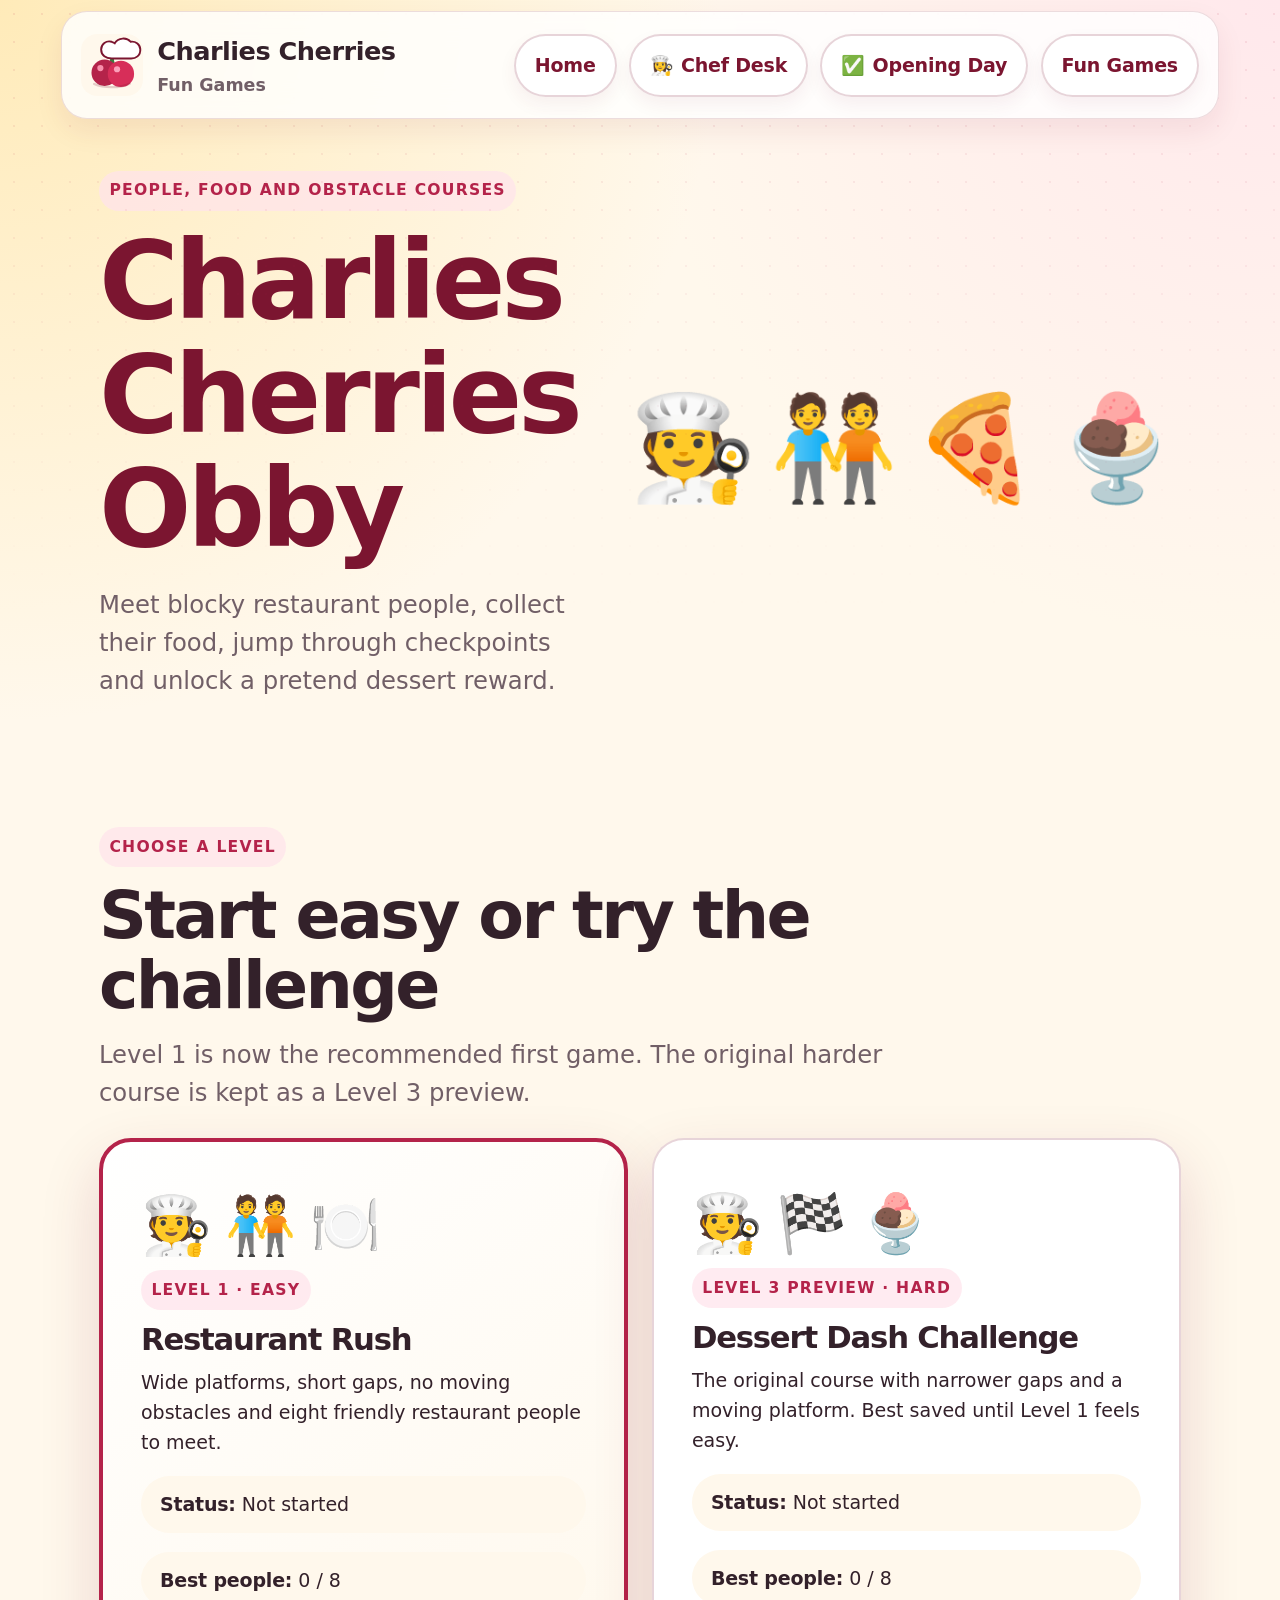
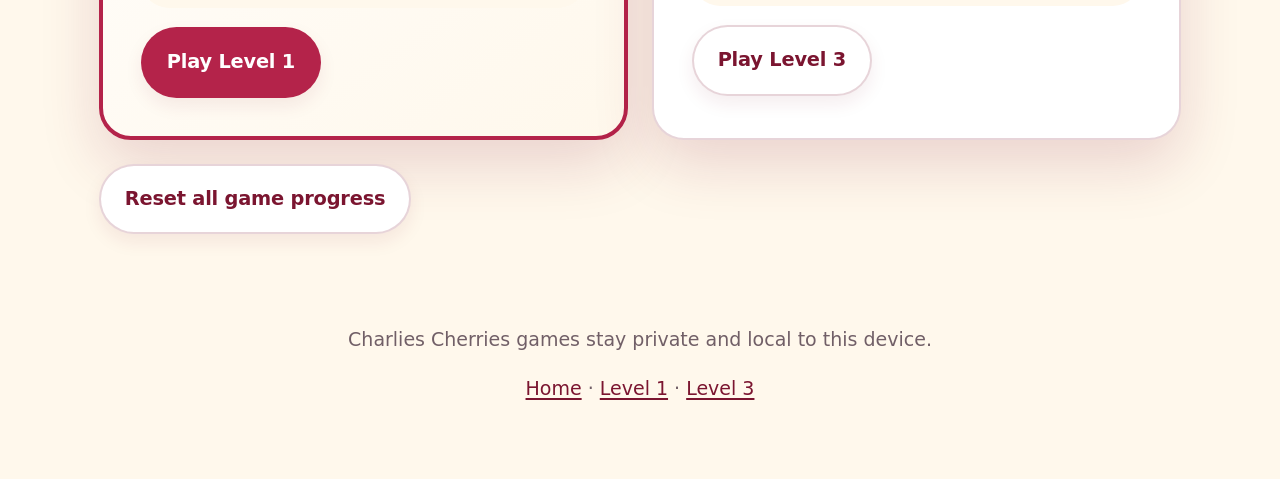
==== commit 7b8d0bcd: "Reframe Fun Games around people-led obby levels" ====
--- a/fun-games/index.html
+++ b/fun-games/index.html
@@ -6,7 +6,7 @@
   <meta name="robots" content="noindex,nofollow">
   <meta name="theme-color" content="#b4234a">
   <title>Fun Games | Charlies Cherries</title>
-  <meta name="description" content="Play Charlies Cherries fun games and unlock pretend restaurant rewards on this device.">
+  <meta name="description" content="Play Charlies Cherries people obbies and unlock pretend restaurant rewards on this device.">
   <link rel="icon" href="/assets/img/icon-192.png">
   <link rel="apple-touch-icon" href="/assets/img/icon-192.png">
   <link rel="manifest" href="/manifest.webmanifest">
@@ -19,38 +19,64 @@
     <a class="brand" href="/" aria-label="Charlies Cherries home"><img src="/assets/img/cherry-logo.svg" alt="" width="56" height="56"><span><strong>Charlies Cherries</strong><small>Fun Games</small></span></a>
     <nav aria-label="Main navigation"><a href="/">Home</a><a href="/chef-desk.html">Chef Desk</a><a href="/opening-day.html">Opening Day</a><a href="/fun-games/" aria-current="page">Fun Games</a></nav>
   </header>
+
   <main id="main">
     <section class="section-shell games-hero" aria-labelledby="games-title">
       <div>
-        <p class="eyebrow">Local pretend play</p>
-        <h1 id="games-title">Fun Games</h1>
-        <p class="hero-subtitle">Jump through the carpark dining room, collect cherries and unlock a Charlies Cherries pretend dessert reward.</p>
+        <p class="eyebrow">People, food and obstacle courses</p>
+        <h1 id="games-title">Charlies Cherries Obby</h1>
+        <p class="hero-subtitle">Meet blocky restaurant people, collect their food, jump through checkpoints and unlock a pretend dessert reward.</p>
       </div>
-      <article class="game-card" data-game-hub>
-        <div class="game-card__art" aria-hidden="true"><span>👩‍🍳</span><span>🍒</span><span>🍨</span></div>
-        <p class="eyebrow">Level 1</p>
-        <h2>Cherry Parkour — Dessert Dash</h2>
-        <p>Help Chef Charlie cross kitchen counters, carpark tables, cherry platforms and dessert displays.</p>
-        <p class="game-status"><strong>Status:</strong> <span data-level-status>Not started</span></p>
-        <p class="game-status"><strong>Best cherries:</strong> <span data-best-cherries>0 / 10</span></p>
-        <div class="hero-actions"><a class="button button-primary" href="/fun-games/cherry-parkour/">Play</a><button class="button button-secondary" type="button" data-reset-games>Reset game progress</button></div>
-      </article>
+      <div class="game-card__art game-card__art--people" aria-hidden="true"><span>🧑‍🍳</span><span>🧑‍🤝‍🧑</span><span>🍕</span><span>🍨</span></div>
     </section>
+
+    <section class="section-shell" aria-labelledby="levels-title">
+      <div class="section-heading">
+        <p class="eyebrow">Choose a level</p>
+        <h2 id="levels-title">Start easy or try the challenge</h2>
+        <p>Level 1 is now the recommended first game. The original harder course is kept as a Level 3 preview.</p>
+      </div>
+
+      <div class="games-grid">
+        <article class="game-card game-card--primary">
+          <div class="game-card__art" aria-hidden="true"><span>🧑‍🍳</span><span>🧑‍🤝‍🧑</span><span>🍽️</span></div>
+          <p class="eyebrow">Level 1 · Easy</p>
+          <h3>Restaurant Rush</h3>
+          <p>Wide platforms, short gaps, no moving obstacles and eight friendly restaurant people to meet.</p>
+          <p class="game-status"><strong>Status:</strong> <span data-level1-status>Not started</span></p>
+          <p class="game-status"><strong>Best people:</strong> <span data-level1-people>0 / 8</span></p>
+          <a class="button button-primary" href="/fun-games/cherry-parkour/?level=easy">Play Level 1</a>
+        </article>
+
+        <article class="game-card">
+          <div class="game-card__art" aria-hidden="true"><span>🧑‍🍳</span><span>🏁</span><span>🍨</span></div>
+          <p class="eyebrow">Level 3 preview · Hard</p>
+          <h3>Dessert Dash Challenge</h3>
+          <p>The original course with narrower gaps and a moving platform. Best saved until Level 1 feels easy.</p>
+          <p class="game-status"><strong>Status:</strong> <span data-level3-status>Not started</span></p>
+          <p class="game-status"><strong>Best people:</strong> <span data-level3-people>0 / 8</span></p>
+          <a class="button button-secondary" href="/fun-games/cherry-parkour/?level=challenge">Play Level 3</a>
+        </article>
+      </div>
+
+      <div class="hero-actions games-actions"><button class="button button-secondary" type="button" data-reset-games>Reset all game progress</button></div>
+    </section>
+
     <section class="section-shell voucher-panel" data-voucher-panel hidden aria-labelledby="voucher-title">
       <div class="voucher" data-voucher>
         <p class="eyebrow">Unlocked reward</p>
         <h2 id="voucher-title">Chef Charlie’s Free Dessert Voucher</h2>
-        <p>Congratulations! You completed Cherry Parkour — Dessert Dash.</p>
+        <p>Congratulations! You completed a Charlies Cherries obby.</p>
         <p>This voucher is good for one free pretend dessert at Charlies Cherries.</p>
         <p>Approved by Founder and Head Chef Charlie.</p>
         <p><strong>Completed:</strong> <span data-completion-date>Today</span></p>
-        <div class="dessert-bowl" aria-hidden="true">🍨🍒</div>
-        <div class="hero-actions"><button class="button button-primary" type="button" data-print-voucher>Print Voucher</button><a class="button button-secondary" href="/fun-games/cherry-parkour/">Play Again</a></div>
+        <div class="dessert-bowl" aria-hidden="true">🍨🍌🍩</div>
       </div>
+      <div class="hero-actions voucher-actions"><button class="button button-primary" type="button" data-print-voucher>Print Voucher</button><a class="button button-secondary" href="/fun-games/cherry-parkour/?level=easy">Play Again</a></div>
     </section>
-    <section class="section-shell"><article class="coming-soon"><h2>More games coming later</h2><p>For now, Chef Charlie is testing one brilliant first level.</p></article></section>
   </main>
-  <footer class="site-footer"><p>Charlies Cherries games stay private and local to this device.</p><p><a href="/">Home</a> · <a href="/fun-games/cherry-parkour/">Cherry Parkour</a></p></footer>
+
+  <footer class="site-footer"><p>Charlies Cherries games stay private and local to this device.</p><p><a href="/">Home</a> · <a href="/fun-games/cherry-parkour/?level=easy">Level 1</a> · <a href="/fun-games/cherry-parkour/?level=challenge">Level 3</a></p></footer>
   <script src="/assets/js/fun-games-hub.js" defer></script>
 </body>
 </html>
--- a/assets/css/fun-games.css
+++ b/assets/css/fun-games.css
@@ -1 +1 @@
-.games-hero{display:grid;grid-template-columns:1fr 1fr;gap:2rem;align-items:center}.game-card,.coming-soon,.voucher{background:#fff;border:2px solid var(--line);border-radius:var(--radius-lg);box-shadow:var(--shadow);padding:clamp(1.2rem,3vw,2rem)}.game-card__art{display:flex;gap:.7rem;font-size:3rem}.game-status{background:var(--cream);border-radius:999px;padding:.7rem 1rem}.voucher{background:linear-gradient(135deg,#fff,#fff8ec 55%,#ffe4ec);border:4px dashed var(--cherry);text-align:center}.dessert-bowl{font-size:4rem}.game-body{overflow:hidden;touch-action:none;user-select:none;background:#fff8ec}.parkour-shell{height:100vh;display:grid;place-items:center;padding:0}.game-stage{position:relative;width:min(100vw,1365px);height:100vh;max-height:768px;background:#7b1530;overflow:hidden}#parkour-canvas{width:100%;height:100%;display:block;background:#fff8ec}.game-hud{position:absolute;top:.75rem;left:.75rem;right:5.8rem;display:flex;gap:.6rem;flex-wrap:wrap;z-index:2}.game-hud span,.pause-button,.game-message{background:rgba(255,255,255,.92);border:2px solid rgba(123,21,48,.25);border-radius:999px;padding:.45rem .75rem;font-weight:900}.pause-button{position:absolute;top:.75rem;right:.75rem;z-index:4;color:var(--cherry-dark)}.game-message{position:absolute;top:3.8rem;left:50%;transform:translateX(-50%);z-index:3;max-width:80%;text-align:center}.start-panel,.pause-panel,.complete-panel{position:absolute;inset:0;z-index:5;display:grid;place-content:center;justify-items:center;text-align:center;padding:2rem;background:rgba(255,248,236,.94)}.start-panel h1{font-size:clamp(2.5rem,7vw,5rem);max-width:12ch}.start-panel p,.pause-panel p,.complete-panel p{max-width:46rem;font-size:1.15rem}.complete-panel{overflow:auto}.champion{display:inline-block;background:var(--butter);border-radius:999px;padding:.7rem 1rem;font-weight:900;color:var(--cherry-dark)}.celebration{font-size:3rem;animation:bounce 700ms infinite alternate}.touch-controls{position:absolute;left:1rem;right:1rem;bottom:1rem;z-index:4;display:flex;justify-content:space-between;pointer-events:none}.touch-controls div{display:flex;gap:.8rem}.touch-controls button{pointer-events:auto;min-width:86px;min-height:76px;border:3px solid #fff;border-radius:24px;background:rgba(180,35,74,.92);color:#fff;font-weight:1000;font-size:1.1rem;box-shadow:0 12px 25px rgba(51,33,42,.25)}.touch-controls button:active,.touch-controls button.is-down{transform:translateY(3px);background:#7b1530}.rotate-prompt{display:none;position:fixed;inset:0;z-index:20;place-content:center;text-align:center;padding:2rem;background:#fff8ec;color:var(--cherry-dark);font-size:1.5rem}.rotate-prompt span{display:block;color:var(--muted)}@keyframes bounce{to{transform:translateY(-8px) rotate(2deg)}}@media print{body *{visibility:hidden}.voucher,.voucher *{visibility:visible}.voucher{position:absolute;inset:1rem;box-shadow:none}}@media (orientation:portrait) and (max-width:900px){.rotate-prompt{display:grid}.parkour-shell{display:none}}@media (max-width:900px){.games-hero{grid-template-columns:1fr}.game-hud{font-size:.85rem;right:.5rem;top:.5rem}.game-message{top:6rem}.touch-controls button{min-width:78px;min-height:72px}}
+.games-hero{display:grid;grid-template-columns:1fr 1fr;gap:2rem;align-items:center}.games-grid{display:grid;grid-template-columns:repeat(2,minmax(0,1fr));gap:1.25rem}.game-card,.coming-soon,.voucher{background:#fff;border:2px solid var(--line);border-radius:var(--radius-lg);box-shadow:var(--shadow);padding:clamp(1.2rem,3vw,2rem)}.game-card--primary{border:4px solid var(--cherry);background:linear-gradient(145deg,#fff,#fff8ec)}.game-card__art{display:flex;gap:.7rem;font-size:3rem}.game-card__art--people{justify-content:center;font-size:clamp(3rem,8vw,5.5rem)}.game-status{background:var(--cream);border-radius:999px;padding:.7rem 1rem}.games-actions{margin-top:1.25rem}.voucher{background:linear-gradient(135deg,#fff,#fff8ec 55%,#ffe4ec);border:4px dashed var(--cherry);text-align:center}.dessert-bowl{font-size:4rem}.game-body{overflow:hidden;touch-action:none;user-select:none;background:#fff8ec}.parkour-shell{height:100vh;display:grid;place-items:center;padding:0}.game-stage{position:relative;width:min(100vw,1365px);height:100vh;max-height:768px;background:#7b1530;overflow:hidden}#parkour-canvas{width:100%;height:100%;display:block;background:#fff8ec}.game-hud{position:absolute;top:.75rem;left:.75rem;right:5.8rem;display:flex;gap:.5rem;flex-wrap:wrap;z-index:2}.game-hud span,.pause-button,.game-message{background:rgba(255,255,255,.94);border:2px solid rgba(123,21,48,.25);border-radius:999px;padding:.45rem .75rem;font-weight:900}.game-hud__level{background:#7b1530!important;color:#fff}.game-hud__secondary{opacity:.78}.pause-button{position:absolute;top:.75rem;right:.75rem;z-index:4;color:var(--cherry-dark)}.game-message{position:absolute;top:4.15rem;left:50%;transform:translateX(-50%);z-index:3;max-width:86%;text-align:center}.start-panel,.pause-panel,.complete-panel{position:absolute;inset:0;z-index:5;display:grid;place-content:center;justify-items:center;text-align:center;padding:1.25rem;background:rgba(255,248,236,.96);overflow:auto}.start-panel h1{font-size:clamp(2.2rem,6vw,4.4rem);max-width:16ch;margin:.2rem 0}.start-panel>p,.pause-panel p,.complete-panel p{max-width:48rem;font-size:1.08rem}.mode-grid{display:grid;grid-template-columns:repeat(2,minmax(0,1fr));gap:1rem;width:min(900px,94vw);margin:1rem 0}.mode-card{background:#fff;border:3px solid var(--line);border-radius:24px;padding:1.1rem;box-shadow:var(--shadow)}.mode-card--recommended,.mode-card--selected{border-color:var(--cherry)}.mode-card--recommended::before{content:'Recommended first';display:inline-block;background:var(--butter);color:var(--cherry-dark);border-radius:999px;padding:.35rem .65rem;font-weight:900}.level-number{display:block;margin:.5rem 0 0;font-weight:1000;color:var(--cherry)}.complete-panel{overflow:auto}.champion{display:inline-block;background:var(--butter);border-radius:999px;padding:.7rem 1rem;font-weight:900;color:var(--cherry-dark)}.celebration{font-size:3rem;animation:bounce 700ms infinite alternate}.touch-controls{position:absolute;left:1rem;right:1rem;bottom:1rem;z-index:4;display:flex;justify-content:space-between;pointer-events:none}.touch-controls div{display:flex;gap:.8rem}.touch-controls button{pointer-events:auto;min-width:92px;min-height:78px;border:3px solid #fff;border-radius:22px;background:rgba(180,35,74,.94);color:#fff;font-weight:1000;font-size:1.15rem;box-shadow:0 12px 25px rgba(51,33,42,.25)}.touch-controls button:active,.touch-controls button.is-down{transform:translateY(3px);background:#7b1530}.rotate-prompt{display:none;position:fixed;inset:0;z-index:20;place-content:center;text-align:center;padding:2rem;background:#fff8ec;color:var(--cherry-dark);font-size:1.5rem}.rotate-prompt span{display:block;color:var(--muted)}@keyframes bounce{to{transform:translateY(-8px) rotate(2deg)}}@media print{body *{visibility:hidden}.voucher,.voucher *{visibility:visible}.voucher{position:absolute;inset:1rem;box-shadow:none}}@media (orientation:portrait) and (max-width:900px){.rotate-prompt{display:grid}.parkour-shell{display:none}}@media (max-width:900px){.games-hero,.games-grid,.mode-grid{grid-template-columns:1fr}.game-hud{font-size:.78rem;right:.5rem;top:.45rem;gap:.3rem}.game-hud span{padding:.32rem .52rem}.game-message{top:6.4rem;font-size:.86rem}.touch-controls button{min-width:82px;min-height:72px}.start-panel{place-content:start center}.start-panel h1{font-size:2rem}.mode-card{padding:.75rem}.mode-card p{font-size:.9rem}.mode-card .button{min-height:48px}}
